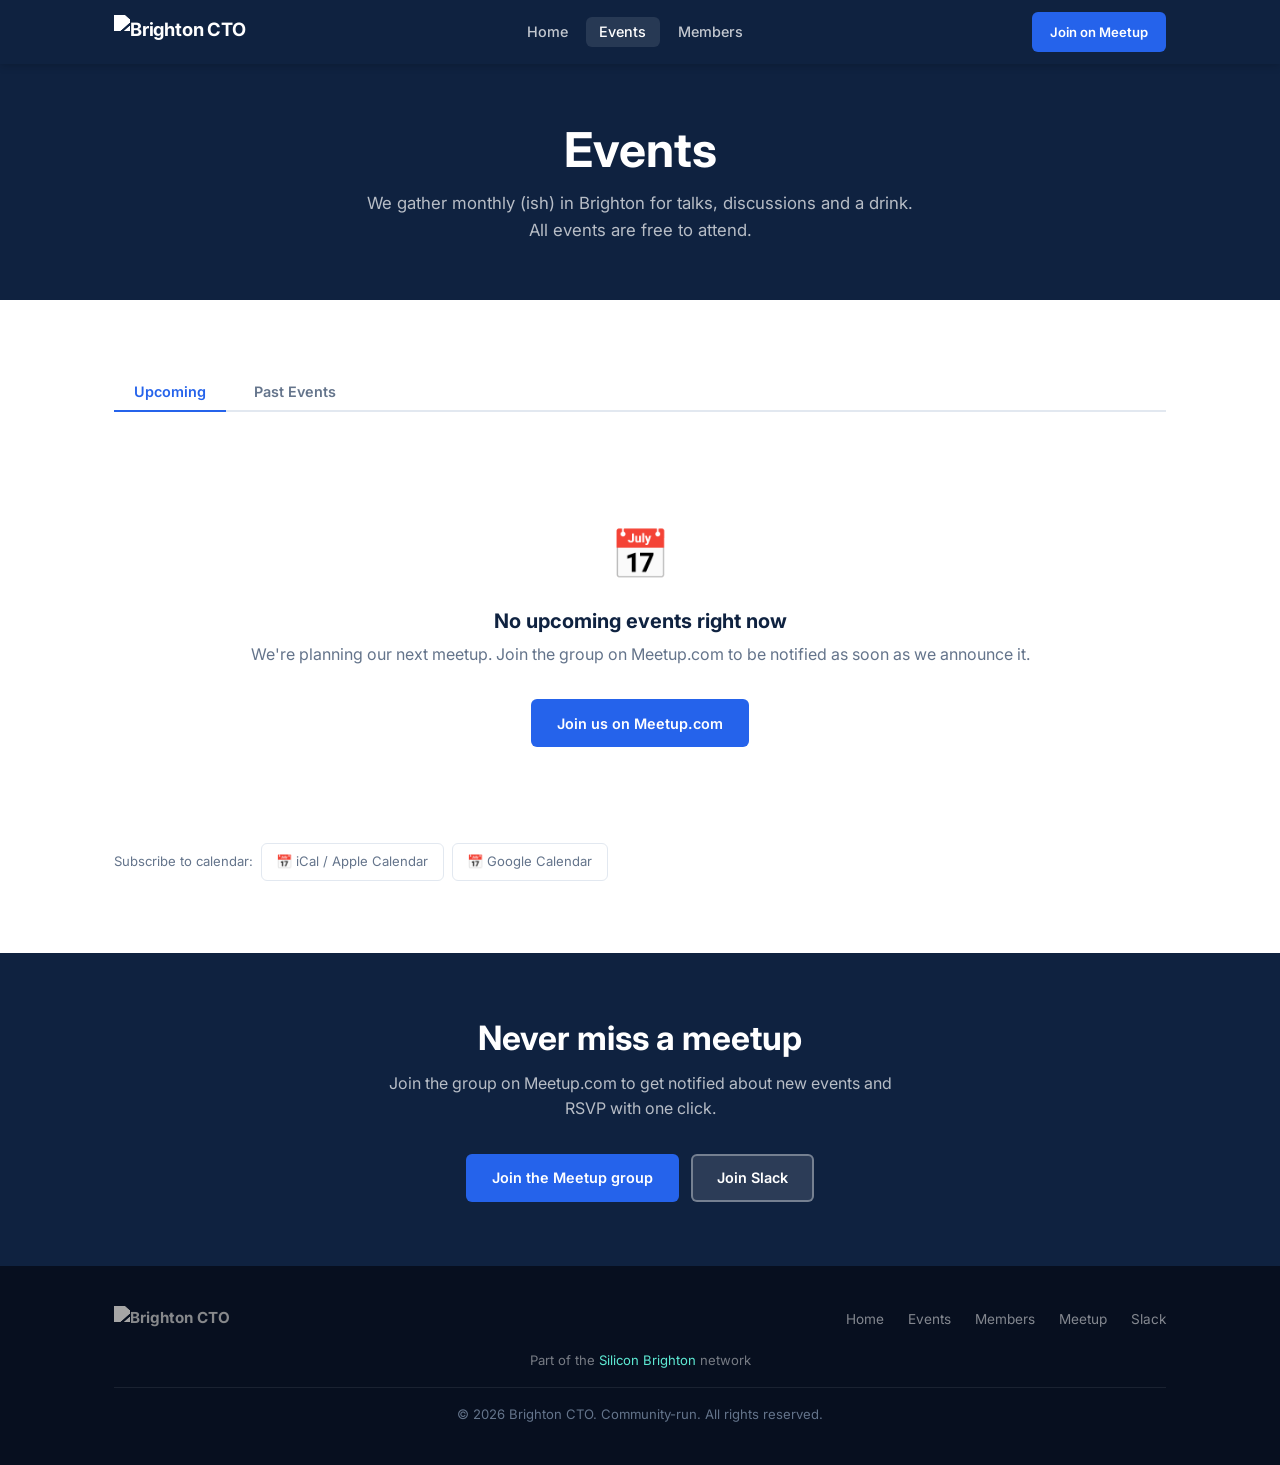
==== events.html @ 89f0c9e1 "Initial commit: BrightonCTO website Co-Authored-By: Claude Sonnet 4.6 <noreply@anthropic.com>" ====
<!DOCTYPE html>
<html lang="en">
<head>
  <meta charset="UTF-8" />
  <meta name="viewport" content="width=device-width, initial-scale=1.0" />
  <title>Events – Brighton CTO</title>
  <meta name="description" content="Upcoming and past Brighton CTO meetup events. Free for engineering leaders in Brighton & Hove." />
  <link rel="preconnect" href="https://fonts.googleapis.com" />
  <link rel="preconnect" href="https://fonts.gstatic.com" crossorigin />
  <link href="https://fonts.googleapis.com/css2?family=Inter:wght@400;500;600;700;800&display=swap" rel="stylesheet" />
  <link rel="stylesheet" href="css/styles.css" />
  <link rel="icon" href="data:image/svg+xml,<svg xmlns='http://www.w3.org/2000/svg' viewBox='0 0 32 32'><rect width='32' height='32' rx='6' fill='%230f2240'/><text x='16' y='22' text-anchor='middle' fill='%2360a5fa' font-size='16' font-weight='800' font-family='system-ui'>B</text></svg>" />
  <style>
    .events-tabs {
      display: flex;
      gap: .5rem;
      margin-bottom: 2.5rem;
      border-bottom: 2px solid var(--color-border);
      padding-bottom: 0;
    }
    .events-tab {
      padding: .65rem 1.25rem;
      font-size: .9rem;
      font-weight: 600;
      border: none;
      background: none;
      cursor: pointer;
      color: var(--color-muted);
      border-bottom: 2px solid transparent;
      margin-bottom: -2px;
      transition: color .15s, border-color .15s;
      font-family: inherit;
    }
    .events-tab:hover { color: var(--color-accent); }
    .events-tab.active {
      color: var(--color-accent);
      border-bottom-color: var(--color-accent);
    }
    .calendar-links {
      display: flex;
      flex-wrap: wrap;
      gap: .5rem;
      margin-top: 2rem;
    }
    .calendar-links a {
      display: inline-flex;
      align-items: center;
      gap: .35rem;
      padding: .45rem .9rem;
      border: 1px solid var(--color-border);
      border-radius: var(--radius-sm);
      font-size: .82rem;
      color: var(--color-muted);
      text-decoration: none;
      background: var(--color-bg);
      transition: border-color .15s, color .15s;
    }
    .calendar-links a:hover { border-color: var(--color-accent); color: var(--color-accent); }
  </style>
</head>
<body>

  <!-- ========== NAV ========== -->
  <nav class="nav" role="navigation" aria-label="Main navigation">
    <div class="nav__inner">
      <a href="index.html" class="nav__logo">
        <img src="https://www.brightoncto.com/wp-content/uploads/2025/01/cropped-Brighton-CTO-3.png" alt="Brighton CTO" class="nav__logo-img" />
      </a>
      <ul class="nav__links">
        <li><a href="index.html" class="nav__link">Home</a></li>
        <li><a href="events.html" class="nav__link active">Events</a></li>
        <li><a href="members.html" class="nav__link">Members</a></li>
      </ul>
      <a href="https://www.meetup.com/Brighton-CTO-Meetup/" target="_blank" rel="noopener" class="btn btn--primary btn--sm nav__cta">
        Join on Meetup
      </a>
      <button class="nav__hamburger" aria-label="Open menu" onclick="toggleMobileNav()">
        <span></span><span></span><span></span>
      </button>
    </div>
    <div class="nav__mobile" id="mobileNav">
      <a href="index.html" class="nav__link">Home</a>
      <a href="events.html" class="nav__link active">Events</a>
      <a href="members.html" class="nav__link">Members</a>
      <a href="https://www.meetup.com/Brighton-CTO-Meetup/" target="_blank" rel="noopener" class="btn btn--primary btn--sm" style="margin-top:.5rem;">Join on Meetup</a>
    </div>
  </nav>

  <!-- ========== PAGE HERO ========== -->
  <section class="page-hero">
    <div class="container">
      <h1>Events</h1>
      <p>We gather monthly (ish) in Brighton for talks, discussions and a drink. All events are free to attend.</p>
    </div>
  </section>

  <!-- ========== EVENTS ========== -->
  <section class="section">
    <div class="container">

      <div class="events-tabs">
        <button class="events-tab active" onclick="switchTab('upcoming', this)">Upcoming</button>
        <button class="events-tab" onclick="switchTab('past', this)">Past Events</button>
      </div>

      <div id="events-container">
        <div class="state-box">
          <div class="icon">⏳</div>
          <h3>Loading events…</h3>
          <p>Fetching the latest from Meetup.com.</p>
        </div>
      </div>

      <div class="calendar-links">
        <span style="font-size:.82rem;color:var(--color-muted);display:flex;align-items:center;">Subscribe to calendar:</span>
        <a href="https://www.meetup.com/Brighton-CTO-Meetup/events/ical/" target="_blank" rel="noopener">
          📅 iCal / Apple Calendar
        </a>
        <a href="https://calendar.google.com/calendar/r?cid=https://www.meetup.com/Brighton-CTO-Meetup/events/ical/" target="_blank" rel="noopener">
          📅 Google Calendar
        </a>
      </div>

    </div>
  </section>

  <!-- ========== CTA ========== -->
  <section class="cta-banner">
    <div class="container">
      <h2>Never miss a meetup</h2>
      <p>Join the group on Meetup.com to get notified about new events and RSVP with one click.</p>
      <div class="cta-banner__actions">
        <a href="https://www.meetup.com/Brighton-CTO-Meetup/" target="_blank" rel="noopener" class="btn btn--primary">Join the Meetup group</a>
        <a href="https://brightoncto.slack.com" target="_blank" rel="noopener" class="btn btn--ghost">Join Slack</a>
      </div>
    </div>
  </section>

  <!-- ========== FOOTER ========== -->
  <footer class="footer">
    <div class="container">
      <div class="footer__inner">
        <a href="index.html" class="footer__brand">
          <img src="https://www.brightoncto.com/wp-content/uploads/2025/01/cropped-Brighton-CTO-3.png" alt="Brighton CTO" class="footer__logo-img" />
        </a>
        <nav class="footer__links">
          <a href="index.html">Home</a>
          <a href="events.html">Events</a>
          <a href="members.html">Members</a>
          <a href="https://www.meetup.com/Brighton-CTO-Meetup/" target="_blank" rel="noopener">Meetup</a>
          <a href="https://brightoncto.slack.com" target="_blank" rel="noopener">Slack</a>
        </nav>
      </div>
      <p class="footer__network">Part of the <a href="https://siliconbrighton.com/" target="_blank" rel="noopener">Silicon Brighton</a> network</p>
      <p class="footer__copy">&copy; <span id="year"></span> Brighton CTO. Community-run. All rights reserved.</p>
    </div>
  </footer>

  <script src="js/nav.js"></script>
  <script src="js/events.js"></script>
  <script>
    document.getElementById('year').textContent = new Date().getFullYear();

    let currentTab = 'upcoming';

    function switchTab(tab, el) {
      currentTab = tab;
      document.querySelectorAll('.events-tab').forEach(t => t.classList.remove('active'));
      el.classList.add('active');
      loadEventsIntoContainer('events-container', { status: tab, limit: 20 });
    }

    // Initial load
    loadEventsIntoContainer('events-container', { status: 'upcoming', limit: 20 });
  </script>
</body>
</html>
---- css/styles.css ----
/* ============================================================
   Brighton CTO – Global Styles
   ============================================================ */

/* ----- Design tokens ----- */
:root {
  --color-primary:      #0f2240;
  --color-accent:       #2563eb;
  --color-accent-light: #dbeafe;
  --color-teal:         #0891b2;
  --color-teal-light:   #e0f2fe;
  --color-bg:           #ffffff;
  --color-surface:      #f8fafc;
  --color-border:       #e2e8f0;
  --color-text:         #1e293b;
  --color-muted:        #64748b;
  --color-white:        #ffffff;

  --font-sans: 'Inter', system-ui, -apple-system, BlinkMacSystemFont,
               'Segoe UI', Roboto, sans-serif;

  --radius-sm:  0.375rem;
  --radius-md:  0.75rem;
  --radius-lg:  1.25rem;

  --shadow-sm:  0 1px 3px rgba(0,0,0,.08), 0 1px 2px rgba(0,0,0,.05);
  --shadow-md:  0 4px 12px rgba(0,0,0,.08), 0 2px 6px rgba(0,0,0,.05);
  --shadow-lg:  0 10px 30px rgba(0,0,0,.10);

  --max-width:  1100px;
  --nav-height: 64px;
}

/* ----- Reset ----- */
*, *::before, *::after { box-sizing: border-box; margin: 0; padding: 0; }
html { scroll-behavior: smooth; }
body {
  font-family: var(--font-sans);
  font-size: 1rem;
  line-height: 1.6;
  color: var(--color-text);
  background: var(--color-bg);
  -webkit-font-smoothing: antialiased;
}
img { display: block; max-width: 100%; }
a { color: var(--color-accent); text-decoration: none; }
a:hover { text-decoration: underline; }
ul { list-style: none; }

/* ----- Typography ----- */
h1, h2, h3, h4 {
  line-height: 1.25;
  font-weight: 700;
  color: var(--color-primary);
}
h1 { font-size: clamp(2rem, 5vw, 3rem); }
h2 { font-size: clamp(1.5rem, 3vw, 2.1rem); }
h3 { font-size: 1.25rem; }
h4 { font-size: 1.05rem; }
p  { margin-bottom: 1rem; color: var(--color-muted); }
p:last-child { margin-bottom: 0; }

/* ----- Layout helpers ----- */
.container {
  width: 100%;
  max-width: var(--max-width);
  margin-inline: auto;
  padding-inline: 1.5rem;
}
.section {
  padding-block: 4.5rem;
}
.section--alt {
  background: var(--color-surface);
}

/* ----- Buttons ----- */
.btn {
  display: inline-flex;
  align-items: center;
  gap: .5rem;
  padding: .65rem 1.5rem;
  border-radius: var(--radius-sm);
  font-size: .9rem;
  font-weight: 600;
  cursor: pointer;
  border: 2px solid transparent;
  transition: background .18s, color .18s, border-color .18s, box-shadow .18s;
  text-decoration: none;
}
.btn--primary {
  background: var(--color-accent);
  color: var(--color-white);
}
.btn--primary:hover {
  background: #1d4ed8;
  text-decoration: none;
  box-shadow: 0 4px 14px rgba(37,99,235,.35);
}
.btn--outline {
  background: transparent;
  color: var(--color-accent);
  border-color: var(--color-accent);
}
.btn--outline:hover {
  background: var(--color-accent-light);
  text-decoration: none;
}
.btn--ghost {
  background: rgba(255,255,255,.12);
  color: var(--color-white);
  border-color: rgba(255,255,255,.35);
}
.btn--ghost:hover {
  background: rgba(255,255,255,.22);
  text-decoration: none;
}
.btn--sm {
  padding: .45rem 1rem;
  font-size: .82rem;
}

/* ----- Badge ----- */
.badge {
  display: inline-block;
  padding: .2rem .65rem;
  border-radius: 9999px;
  font-size: .75rem;
  font-weight: 600;
  letter-spacing: .02em;
}
.badge--teal {
  background: var(--color-teal-light);
  color: var(--color-teal);
}
.badge--blue {
  background: var(--color-accent-light);
  color: var(--color-accent);
}

/* ============================================================
   NAV
   ============================================================ */
.nav {
  position: sticky;
  top: 0;
  z-index: 100;
  height: var(--nav-height);
  background: var(--color-primary);
  display: flex;
  align-items: center;
  box-shadow: 0 2px 8px rgba(0,0,0,.18);
}
.nav__inner {
  display: flex;
  align-items: center;
  justify-content: space-between;
  width: 100%;
  max-width: var(--max-width);
  margin-inline: auto;
  padding-inline: 1.5rem;
}
.nav__logo {
  display: flex;
  align-items: center;
  gap: .6rem;
  text-decoration: none;
  color: var(--color-white);
  font-size: 1.15rem;
  font-weight: 700;
  letter-spacing: -.01em;
}
.nav__logo-mark {
  width: 36px;
  height: 36px;
  background: var(--color-accent);
  border-radius: var(--radius-sm);
  display: flex;
  align-items: center;
  justify-content: center;
  font-size: .85rem;
  font-weight: 800;
  color: #fff;
  flex-shrink: 0;
}
.nav__logo-img {
  height: 34px;
  width: auto;
  display: block;
  filter: brightness(0) invert(1);
}
.footer__logo-img {
  height: 28px;
  width: auto;
  display: block;
  filter: brightness(0) invert(0.65);
}
.nav__links {
  display: flex;
  align-items: center;
  gap: .25rem;
}
.nav__link {
  color: rgba(255,255,255,.75);
  padding: .4rem .85rem;
  border-radius: var(--radius-sm);
  font-size: .9rem;
  font-weight: 500;
  transition: color .15s, background .15s;
  text-decoration: none;
}
.nav__link:hover,
.nav__link.active {
  color: #fff;
  background: rgba(255,255,255,.1);
  text-decoration: none;
}
.nav__cta {
  margin-left: .5rem;
}

/* Hamburger */
.nav__hamburger {
  display: none;
  flex-direction: column;
  justify-content: center;
  gap: 5px;
  width: 36px;
  height: 36px;
  cursor: pointer;
  background: none;
  border: none;
  padding: 4px;
}
.nav__hamburger span {
  display: block;
  width: 100%;
  height: 2px;
  background: #fff;
  border-radius: 2px;
  transition: .2s;
}

/* Mobile nav */
.nav__mobile {
  display: none;
  position: absolute;
  top: var(--nav-height);
  left: 0;
  right: 0;
  background: var(--color-primary);
  border-top: 1px solid rgba(255,255,255,.1);
  padding: 1rem 1.5rem 1.25rem;
  flex-direction: column;
  gap: .25rem;
  box-shadow: 0 8px 20px rgba(0,0,0,.25);
}
.nav__mobile.open { display: flex; }
.nav__mobile .nav__link { padding: .65rem .85rem; font-size: 1rem; }

@media (max-width: 680px) {
  .nav__links, .nav__cta { display: none; }
  .nav__hamburger { display: flex; }
}

/* ============================================================
   HERO
   ============================================================ */
.hero {
  background: var(--color-primary);
  color: #fff;
  padding-block: 5.5rem 4.5rem;
  position: relative;
  overflow: hidden;
}
.hero::before {
  content: '';
  position: absolute;
  inset: 0;
  background:
    radial-gradient(ellipse 70% 60% at 80% 50%, rgba(37,99,235,.25) 0%, transparent 70%),
    radial-gradient(ellipse 50% 80% at 10% 100%, rgba(8,145,178,.2) 0%, transparent 60%);
  pointer-events: none;
}
.hero__inner {
  position: relative;
  display: grid;
  grid-template-columns: 1fr 1fr;
  gap: 3rem;
  align-items: center;
}
.hero__eyebrow {
  display: inline-block;
  background: rgba(37,99,235,.3);
  color: #93c5fd;
  padding: .3rem .9rem;
  border-radius: 9999px;
  font-size: .8rem;
  font-weight: 600;
  letter-spacing: .06em;
  text-transform: uppercase;
  margin-bottom: 1.25rem;
}
.hero h1 {
  color: #fff;
  margin-bottom: 1.25rem;
}
.hero h1 span {
  color: #60a5fa;
}
.hero__desc {
  color: rgba(255,255,255,.75);
  font-size: 1.1rem;
  margin-bottom: 2rem;
}
.hero__actions {
  display: flex;
  flex-wrap: wrap;
  gap: .75rem;
}
.hero__stats {
  display: grid;
  grid-template-columns: repeat(3, 1fr);
  gap: 1px;
  background: rgba(255,255,255,.12);
  border-radius: var(--radius-md);
  overflow: hidden;
  margin-top: 3rem;
}
.hero__stat {
  background: rgba(255,255,255,.06);
  padding: 1.5rem 1.25rem;
  text-align: center;
}
.hero__stat-number {
  font-size: 2rem;
  font-weight: 800;
  color: #60a5fa;
  line-height: 1;
}
.hero__stat-label {
  font-size: .78rem;
  color: rgba(255,255,255,.6);
  margin-top: .35rem;
  text-transform: uppercase;
  letter-spacing: .05em;
}
.hero__visual {
  display: flex;
  justify-content: center;
  align-items: center;
}
.hero__graphic {
  width: 100%;
  max-width: 380px;
  aspect-ratio: 1;
  background: rgba(255,255,255,.04);
  border: 1px solid rgba(255,255,255,.1);
  border-radius: var(--radius-lg);
  display: flex;
  align-items: center;
  justify-content: center;
  font-size: 9rem;
  user-select: none;
}

@media (max-width: 840px) {
  .hero__inner { grid-template-columns: 1fr; }
  .hero__visual { display: none; }
  .hero__stats { grid-template-columns: repeat(3, 1fr); }
}
@media (max-width: 480px) {
  .hero { padding-block: 3.5rem 3rem; }
  .hero__stats { grid-template-columns: 1fr; gap: 0; }
}

/* ============================================================
   ABOUT / SECTION CARDS
   ============================================================ */
.about-grid {
  display: grid;
  grid-template-columns: repeat(auto-fit, minmax(280px, 1fr));
  gap: 1.5rem;
}
.card {
  background: var(--color-bg);
  border: 1px solid var(--color-border);
  border-radius: var(--radius-md);
  padding: 1.75rem;
  box-shadow: var(--shadow-sm);
  transition: box-shadow .2s, transform .2s;
}
.card:hover {
  box-shadow: var(--shadow-md);
  transform: translateY(-2px);
}
.card__icon {
  font-size: 2rem;
  margin-bottom: 1rem;
}
.card h3 {
  margin-bottom: .6rem;
}

/* ============================================================
   SECTION HEADER
   ============================================================ */
.section-header {
  text-align: center;
  margin-bottom: 3rem;
}
.section-header p {
  max-width: 560px;
  margin-inline: auto;
  font-size: 1.05rem;
}

/* ============================================================
   ORGANISERS
   ============================================================ */
.organiser-grid {
  display: grid;
  grid-template-columns: repeat(auto-fit, minmax(240px, 1fr));
  gap: 1.5rem;
}
.organiser-card {
  background: var(--color-bg);
  border: 1px solid var(--color-border);
  border-radius: var(--radius-md);
  padding: 1.75rem;
  text-align: center;
  box-shadow: var(--shadow-sm);
  transition: box-shadow .2s, transform .2s;
}
.organiser-card:hover {
  box-shadow: var(--shadow-md);
  transform: translateY(-2px);
}
.organiser-avatar {
  width: 72px;
  height: 72px;
  background: var(--color-accent-light);
  border-radius: 50%;
  margin: 0 auto 1rem;
  display: flex;
  align-items: center;
  justify-content: center;
  font-size: 1.75rem;
  font-weight: 700;
  color: var(--color-accent);
  overflow: hidden;
}
.organiser-avatar img {
  width: 100%;
  height: 100%;
  object-fit: cover;
  border-radius: 50%;
}
.organiser-card h3 { margin-bottom: .15rem; }
.organiser-card .role { color: var(--color-muted); font-size: .88rem; margin-bottom: .15rem; }
.organiser-card .company { color: var(--color-accent); font-size: .88rem; font-weight: 600; margin-bottom: 1rem; }
.organiser-card p { font-size: .9rem; }
.social-link {
  display: inline-flex;
  align-items: center;
  gap: .35rem;
  color: var(--color-muted);
  font-size: .82rem;
  font-weight: 500;
  text-decoration: none;
  margin-top: .75rem;
}
.social-link:hover { color: var(--color-accent); text-decoration: none; }

/* ============================================================
   COMMUNITY LINKS
   ============================================================ */
.community-links {
  display: flex;
  flex-wrap: wrap;
  gap: 1.5rem;
  justify-content: center;
  margin-top: 2.5rem;
}
.community-link-card {
  display: flex;
  flex-direction: column;
  align-items: center;
  gap: .75rem;
  padding: 2rem 2.5rem;
  background: var(--color-bg);
  border: 1px solid var(--color-border);
  border-radius: var(--radius-md);
  text-align: center;
  text-decoration: none;
  color: var(--color-text);
  box-shadow: var(--shadow-sm);
  transition: box-shadow .2s, transform .2s;
  min-width: 200px;
}
.community-link-card:hover {
  box-shadow: var(--shadow-md);
  transform: translateY(-2px);
  text-decoration: none;
  color: var(--color-text);
}
.community-link-card .icon { font-size: 2.5rem; }
.community-link-card strong { font-size: 1rem; font-weight: 700; }
.community-link-card span { font-size: .85rem; color: var(--color-muted); }

/* ============================================================
   EVENTS
   ============================================================ */
.events-grid {
  display: grid;
  grid-template-columns: repeat(auto-fill, minmax(320px, 1fr));
  gap: 1.5rem;
}
.event-card {
  background: var(--color-bg);
  border: 1px solid var(--color-border);
  border-radius: var(--radius-md);
  overflow: hidden;
  box-shadow: var(--shadow-sm);
  transition: box-shadow .2s, transform .2s;
  display: flex;
  flex-direction: column;
}
.event-card:hover {
  box-shadow: var(--shadow-md);
  transform: translateY(-2px);
}
.event-card__date-bar {
  background: var(--color-primary);
  color: #fff;
  padding: .85rem 1.25rem;
  display: flex;
  align-items: center;
  gap: 1rem;
}
.event-card__date-box {
  background: var(--color-accent);
  border-radius: var(--radius-sm);
  width: 52px;
  height: 52px;
  display: flex;
  flex-direction: column;
  align-items: center;
  justify-content: center;
  flex-shrink: 0;
}
.event-card__date-box .month {
  font-size: .65rem;
  font-weight: 700;
  text-transform: uppercase;
  letter-spacing: .06em;
  line-height: 1;
}
.event-card__date-box .day {
  font-size: 1.4rem;
  font-weight: 800;
  line-height: 1;
}
.event-card__date-info .time {
  font-size: .88rem;
  color: rgba(255,255,255,.75);
}
.event-card__date-info .weekday {
  font-size: .8rem;
  color: rgba(255,255,255,.5);
}
.event-card__body {
  padding: 1.25rem;
  flex: 1;
  display: flex;
  flex-direction: column;
  gap: .5rem;
}
.event-card h3 {
  font-size: 1.05rem;
  margin-bottom: .25rem;
}
.event-card__location {
  display: flex;
  align-items: center;
  gap: .35rem;
  font-size: .85rem;
  color: var(--color-muted);
}
.event-card__desc {
  font-size: .9rem;
  color: var(--color-muted);
  flex: 1;
  display: -webkit-box;
  -webkit-line-clamp: 3;
  -webkit-box-orient: vertical;
  overflow: hidden;
}
.event-card__footer {
  padding: 1rem 1.25rem;
  border-top: 1px solid var(--color-border);
  display: flex;
  align-items: center;
  justify-content: space-between;
}
.event-card__rsvp {
  font-size: .82rem;
  color: var(--color-muted);
}

/* Loading / empty states */
.state-box {
  text-align: center;
  padding: 4rem 2rem;
  color: var(--color-muted);
}
.state-box .icon { font-size: 3rem; margin-bottom: 1rem; }
.state-box h3 { margin-bottom: .5rem; }

/* ============================================================
   MEMBERS
   ============================================================ */
.members-filter {
  display: flex;
  flex-wrap: wrap;
  gap: .75rem;
  align-items: center;
  margin-bottom: 2.5rem;
}
.members-filter input {
  flex: 1;
  min-width: 220px;
  padding: .6rem 1rem;
  border: 1px solid var(--color-border);
  border-radius: var(--radius-sm);
  font-size: .9rem;
  font-family: inherit;
  background: var(--color-bg);
  color: var(--color-text);
  outline: none;
  transition: border-color .15s, box-shadow .15s;
}
.members-filter input:focus {
  border-color: var(--color-accent);
  box-shadow: 0 0 0 3px rgba(37,99,235,.12);
}
.members-filter select {
  padding: .6rem .9rem;
  border: 1px solid var(--color-border);
  border-radius: var(--radius-sm);
  font-size: .9rem;
  font-family: inherit;
  background: var(--color-bg);
  color: var(--color-text);
  cursor: pointer;
  outline: none;
}
.members-grid {
  display: grid;
  grid-template-columns: repeat(auto-fill, minmax(260px, 1fr));
  gap: 1.25rem;
}
.member-card {
  background: var(--color-bg);
  border: 1px solid var(--color-border);
  border-radius: var(--radius-md);
  padding: 1.5rem;
  box-shadow: var(--shadow-sm);
  display: flex;
  flex-direction: column;
  gap: .6rem;
  transition: box-shadow .2s, transform .2s;
}
.member-card:hover {
  box-shadow: var(--shadow-md);
  transform: translateY(-2px);
}
.member-card__header {
  display: flex;
  align-items: center;
  gap: .85rem;
}
.member-avatar {
  width: 52px;
  height: 52px;
  border-radius: 50%;
  background: var(--color-accent-light);
  display: flex;
  align-items: center;
  justify-content: center;
  font-size: 1.15rem;
  font-weight: 700;
  color: var(--color-accent);
  flex-shrink: 0;
  overflow: hidden;
}
.member-avatar img {
  width: 100%;
  height: 100%;
  object-fit: cover;
  border-radius: 50%;
}
.member-card__name { font-weight: 700; font-size: 1rem; }
.member-card__title { font-size: .82rem; color: var(--color-muted); }
.member-card__company {
  font-size: .85rem;
  font-weight: 600;
  color: var(--color-accent);
}
.member-card__bio {
  font-size: .85rem;
  color: var(--color-muted);
  line-height: 1.5;
  display: -webkit-box;
  -webkit-line-clamp: 3;
  -webkit-box-orient: vertical;
  overflow: hidden;
}
.member-card__tags {
  display: flex;
  flex-wrap: wrap;
  gap: .35rem;
  margin-top: .25rem;
}
.tag {
  font-size: .72rem;
  font-weight: 600;
  padding: .2rem .55rem;
  border-radius: 9999px;
  background: var(--color-surface);
  color: var(--color-muted);
  border: 1px solid var(--color-border);
}
.member-card__footer {
  display: flex;
  gap: .5rem;
  margin-top: auto;
  padding-top: .5rem;
  border-top: 1px solid var(--color-border);
}
.member-card__footer a {
  font-size: .8rem;
  color: var(--color-muted);
  display: flex;
  align-items: center;
  gap: .25rem;
  text-decoration: none;
  transition: color .15s;
}
.member-card__footer a:hover { color: var(--color-accent); }
.member-count {
  color: var(--color-muted);
  font-size: .9rem;
  margin-top: .5rem;
}

/* ============================================================
   CTA BANNER
   ============================================================ */
.cta-banner {
  background: var(--color-primary);
  color: #fff;
  padding-block: 4rem;
  text-align: center;
}
.cta-banner h2 { color: #fff; margin-bottom: .75rem; }
.cta-banner p  { color: rgba(255,255,255,.7); max-width: 520px; margin-inline: auto; margin-bottom: 2rem; }
.cta-banner__actions {
  display: flex;
  flex-wrap: wrap;
  gap: .75rem;
  justify-content: center;
}

/* ============================================================
   CONTRIBUTE GUIDE (members page)
   ============================================================ */
.contribute-steps {
  display: grid;
  grid-template-columns: repeat(auto-fit, minmax(200px, 1fr));
  gap: 1.25rem;
  margin-top: 2rem;
}
.step {
  display: flex;
  gap: .75rem;
  align-items: flex-start;
}
.step__num {
  flex-shrink: 0;
  width: 32px;
  height: 32px;
  background: var(--color-accent);
  color: #fff;
  border-radius: 50%;
  display: flex;
  align-items: center;
  justify-content: center;
  font-size: .85rem;
  font-weight: 700;
}
.step__content h4 { margin-bottom: .2rem; font-size: .95rem; }
.step__content p  { font-size: .85rem; }

/* ============================================================
   SILICON BRIGHTON NETWORK SECTION
   ============================================================ */
.silicon-section {
  background: linear-gradient(135deg, #f0fdfc 0%, #e8fffe 100%);
  border-top: 1px solid #99f6e4;
  border-bottom: 1px solid #99f6e4;
}
.silicon-inner {
  display: grid;
  grid-template-columns: auto 1fr;
  gap: 3.5rem;
  align-items: center;
}
.silicon-logo {
  display: flex;
  align-items: center;
  justify-content: center;
  flex-shrink: 0;
}
.silicon-logo img {
  max-width: 220px;
  width: 100%;
  height: auto;
}
.silicon-content .badge--teal {
  margin-bottom: .85rem;
}
.silicon-content h2 {
  margin-bottom: .75rem;
  color: #0a4a47;
}
.silicon-content p {
  margin-bottom: 1.5rem;
  color: #2d6a65;
}
.silicon-network-chips {
  display: flex;
  flex-wrap: wrap;
  gap: .5rem;
  margin-bottom: 1.75rem;
}
.silicon-chip {
  display: inline-flex;
  align-items: center;
  gap: .3rem;
  padding: .3rem .75rem;
  background: rgba(59,214,212,.15);
  border: 1px solid rgba(59,214,212,.4);
  border-radius: 9999px;
  font-size: .78rem;
  font-weight: 600;
  color: #0e7a77;
}
@media (max-width: 680px) {
  .silicon-inner {
    grid-template-columns: 1fr;
    text-align: center;
  }
  .silicon-logo { justify-content: center; }
  .silicon-logo img { max-width: 180px; }
  .silicon-network-chips { justify-content: center; }
}

/* ============================================================
   FOOTER
   ============================================================ */
.footer {
  background: #070f1f;
  color: rgba(255,255,255,.55);
  padding-block: 2.5rem;
}
.footer__inner {
  display: flex;
  flex-wrap: wrap;
  align-items: center;
  justify-content: space-between;
  gap: 1rem;
}
.footer__brand {
  display: flex;
  align-items: center;
  gap: .6rem;
  color: rgba(255,255,255,.8);
  font-weight: 700;
  text-decoration: none;
  font-size: .95rem;
}
.footer__links {
  display: flex;
  gap: 1.5rem;
}
.footer__links a {
  color: rgba(255,255,255,.5);
  font-size: .85rem;
  text-decoration: none;
  transition: color .15s;
}
.footer__links a:hover { color: #fff; }
.footer__network {
  font-size: .82rem;
  width: 100%;
  text-align: center;
  margin-top: 1rem;
  color: rgba(255,255,255,.45);
}
.footer__network a {
  color: #5eead4;
  text-decoration: none;
}
.footer__network a:hover { text-decoration: underline; }
.footer__copy {
  font-size: .82rem;
  width: 100%;
  text-align: center;
  margin-top: .5rem;
  border-top: 1px solid rgba(255,255,255,.08);
  padding-top: 1rem;
}

/* ============================================================
   PAGE HERO (inner pages)
   ============================================================ */
.page-hero {
  background: var(--color-primary);
  color: #fff;
  padding-block: 3.5rem;
  text-align: center;
}
.page-hero h1 { color: #fff; margin-bottom: .65rem; }
.page-hero p  { color: rgba(255,255,255,.7); max-width: 560px; margin-inline: auto; font-size: 1.05rem; }

/* ============================================================
   UTILITIES
   ============================================================ */
.text-center { text-align: center; }
.mt-1 { margin-top: .5rem; }
.mt-2 { margin-top: 1rem; }
.mt-3 { margin-top: 1.5rem; }
.mt-4 { margin-top: 2rem; }

/* ============================================================
   RESPONSIVE
   ============================================================ */
@media (max-width: 600px) {
  .section { padding-block: 3rem; }
  .about-grid,
  .organiser-grid { grid-template-columns: 1fr; }
  .events-grid { grid-template-columns: 1fr; }
  .members-grid { grid-template-columns: 1fr; }
}
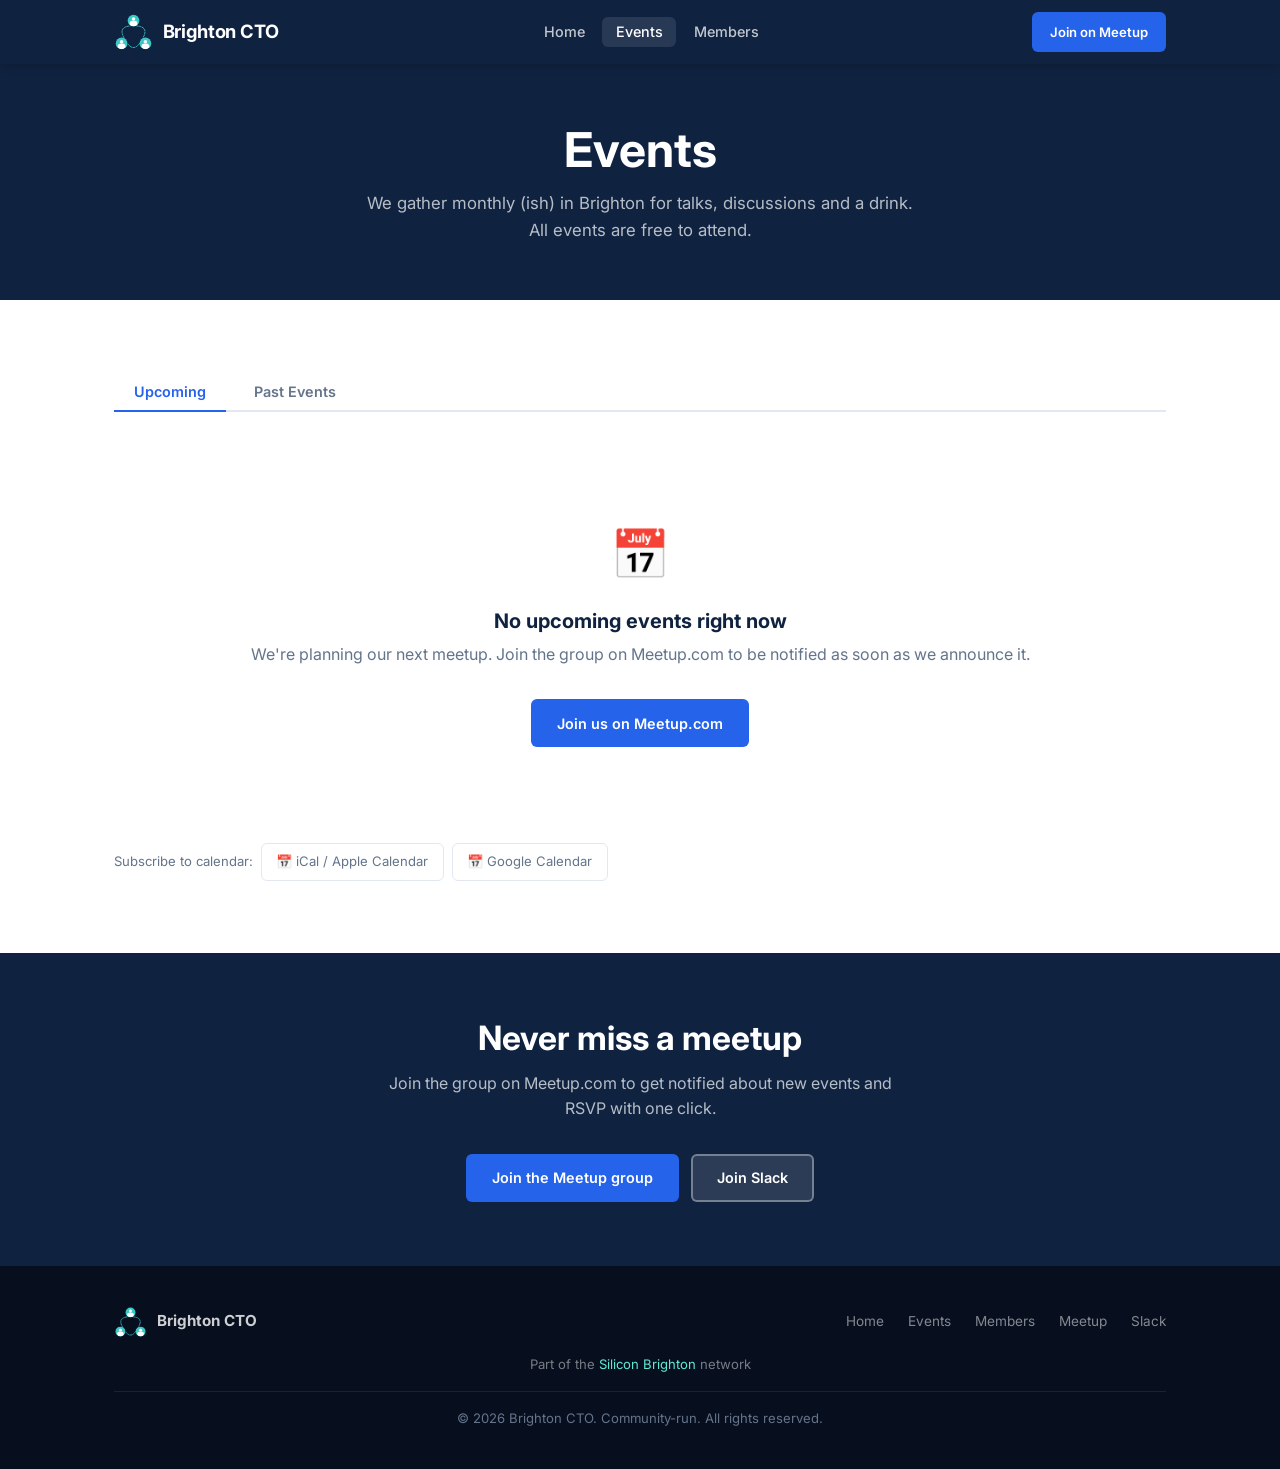
==== commit a6c4a90a: "Add new community icon logo and update favicon - Create images/logo.svg — SVG recreation of the thre" ====
--- a/events.html
+++ b/events.html
@@ -9,7 +9,7 @@
   <link rel="preconnect" href="https://fonts.gstatic.com" crossorigin />
   <link href="https://fonts.googleapis.com/css2?family=Inter:wght@400;500;600;700;800&display=swap" rel="stylesheet" />
   <link rel="stylesheet" href="css/styles.css" />
-  <link rel="icon" href="data:image/svg+xml,<svg xmlns='http://www.w3.org/2000/svg' viewBox='0 0 32 32'><rect width='32' height='32' rx='6' fill='%230f2240'/><text x='16' y='22' text-anchor='middle' fill='%2360a5fa' font-size='16' font-weight='800' font-family='system-ui'>B</text></svg>" />
+  <link rel="icon" href="images/logo.svg" type="image/svg+xml" />
   <style>
     .events-tabs {
       display: flex;
@@ -64,14 +64,15 @@
   <nav class="nav" role="navigation" aria-label="Main navigation">
     <div class="nav__inner">
       <a href="index.html" class="nav__logo">
-        <img src="https://www.brightoncto.com/wp-content/uploads/2025/01/cropped-Brighton-CTO-3.png" alt="Brighton CTO" class="nav__logo-img" />
+        <img src="images/logo.svg" alt="" class="nav__logo-img" />
+        <span class="nav__logo-text">Brighton CTO</span>
       </a>
       <ul class="nav__links">
         <li><a href="index.html" class="nav__link">Home</a></li>
         <li><a href="events.html" class="nav__link active">Events</a></li>
         <li><a href="members.html" class="nav__link">Members</a></li>
       </ul>
-      <a href="https://www.meetup.com/Brighton-CTO-Meetup/" target="_blank" rel="noopener" class="btn btn--primary btn--sm nav__cta">
+      <a href="https://www.meetup.com/brighton-cto/" target="_blank" rel="noopener" class="btn btn--primary btn--sm nav__cta">
         Join on Meetup
       </a>
       <button class="nav__hamburger" aria-label="Open menu" onclick="toggleMobileNav()">
@@ -82,7 +83,7 @@
       <a href="index.html" class="nav__link">Home</a>
       <a href="events.html" class="nav__link active">Events</a>
       <a href="members.html" class="nav__link">Members</a>
-      <a href="https://www.meetup.com/Brighton-CTO-Meetup/" target="_blank" rel="noopener" class="btn btn--primary btn--sm" style="margin-top:.5rem;">Join on Meetup</a>
+      <a href="https://www.meetup.com/brighton-cto/" target="_blank" rel="noopener" class="btn btn--primary btn--sm" style="margin-top:.5rem;">Join on Meetup</a>
     </div>
   </nav>
 
@@ -113,10 +114,10 @@
 
       <div class="calendar-links">
         <span style="font-size:.82rem;color:var(--color-muted);display:flex;align-items:center;">Subscribe to calendar:</span>
-        <a href="https://www.meetup.com/Brighton-CTO-Meetup/events/ical/" target="_blank" rel="noopener">
+        <a href="https://www.meetup.com/brighton-cto/events/ical/" target="_blank" rel="noopener">
           📅 iCal / Apple Calendar
         </a>
-        <a href="https://calendar.google.com/calendar/r?cid=https://www.meetup.com/Brighton-CTO-Meetup/events/ical/" target="_blank" rel="noopener">
+        <a href="https://calendar.google.com/calendar/r?cid=https://www.meetup.com/brighton-cto/events/ical/" target="_blank" rel="noopener">
           📅 Google Calendar
         </a>
       </div>
@@ -130,7 +131,7 @@
       <h2>Never miss a meetup</h2>
       <p>Join the group on Meetup.com to get notified about new events and RSVP with one click.</p>
       <div class="cta-banner__actions">
-        <a href="https://www.meetup.com/Brighton-CTO-Meetup/" target="_blank" rel="noopener" class="btn btn--primary">Join the Meetup group</a>
+        <a href="https://www.meetup.com/brighton-cto/" target="_blank" rel="noopener" class="btn btn--primary">Join the Meetup group</a>
         <a href="https://brightoncto.slack.com" target="_blank" rel="noopener" class="btn btn--ghost">Join Slack</a>
       </div>
     </div>
@@ -141,13 +142,14 @@
     <div class="container">
       <div class="footer__inner">
         <a href="index.html" class="footer__brand">
-          <img src="https://www.brightoncto.com/wp-content/uploads/2025/01/cropped-Brighton-CTO-3.png" alt="Brighton CTO" class="footer__logo-img" />
+          <img src="images/logo.svg" alt="" class="footer__logo-img" />
+          <span>Brighton CTO</span>
         </a>
         <nav class="footer__links">
           <a href="index.html">Home</a>
           <a href="events.html">Events</a>
           <a href="members.html">Members</a>
-          <a href="https://www.meetup.com/Brighton-CTO-Meetup/" target="_blank" rel="noopener">Meetup</a>
+          <a href="https://www.meetup.com/brighton-cto/" target="_blank" rel="noopener">Meetup</a>
           <a href="https://brightoncto.slack.com" target="_blank" rel="noopener">Slack</a>
         </nav>
       </div>
--- a/css/styles.css
+++ b/css/styles.css
@@ -184,16 +184,21 @@
   flex-shrink: 0;
 }
 .nav__logo-img {
-  height: 34px;
+  height: 38px;
   width: auto;
   display: block;
-  filter: brightness(0) invert(1);
+  flex-shrink: 0;
+}
+.nav__logo-text {
+  font-size: 1.15rem;
+  font-weight: 700;
+  letter-spacing: -.01em;
+  color: var(--color-white);
 }
 .footer__logo-img {
-  height: 28px;
+  height: 32px;
   width: auto;
   display: block;
-  filter: brightness(0) invert(0.65);
 }
 .nav__links {
   display: flex;
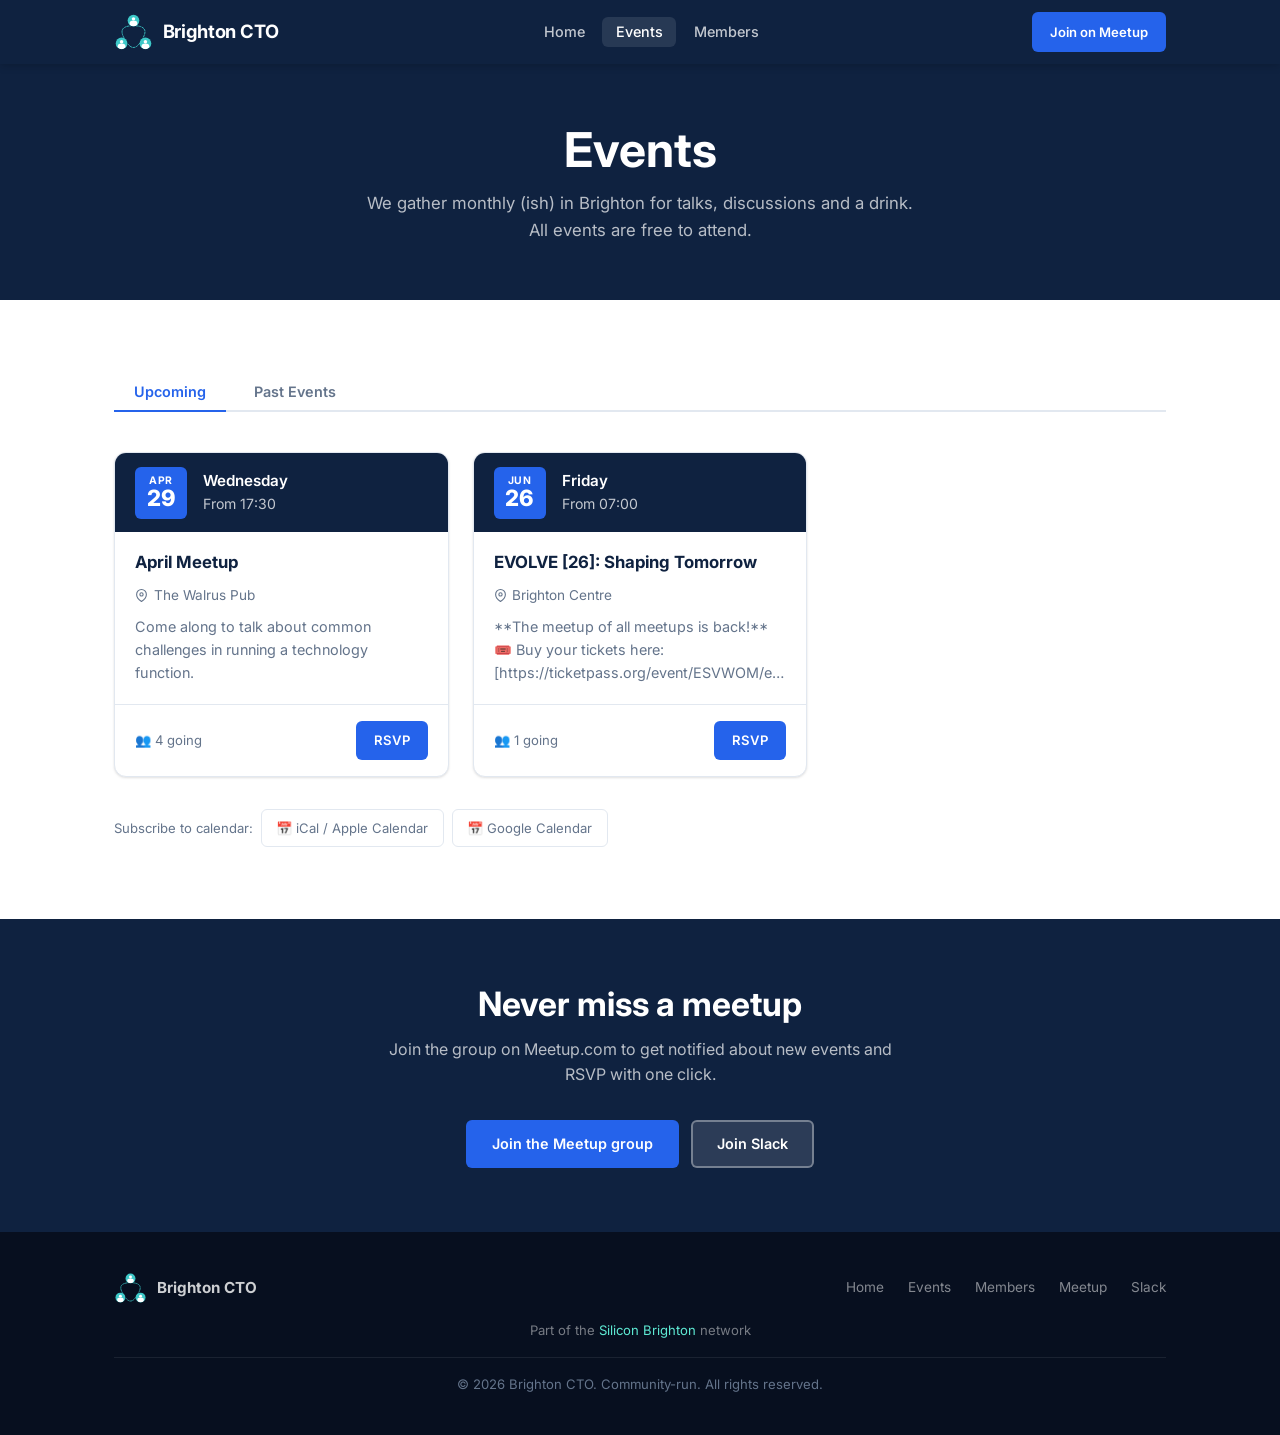
==== commit ef975e03: "fix: URL-encode iCal URL in Google Calendar subscribe link" ====
--- a/events.html
+++ b/events.html
@@ -117,7 +117,7 @@
         <a href="https://www.meetup.com/brighton-cto/events/ical/" target="_blank" rel="noopener">
           📅 iCal / Apple Calendar
         </a>
-        <a href="https://calendar.google.com/calendar/r?cid=https://www.meetup.com/brighton-cto/events/ical/" target="_blank" rel="noopener">
+        <a href="https://calendar.google.com/calendar/r?cid=https%3A%2F%2Fwww.meetup.com%2Fbrighton-cto%2Fevents%2Fical%2F" target="_blank" rel="noopener">
           📅 Google Calendar
         </a>
       </div>
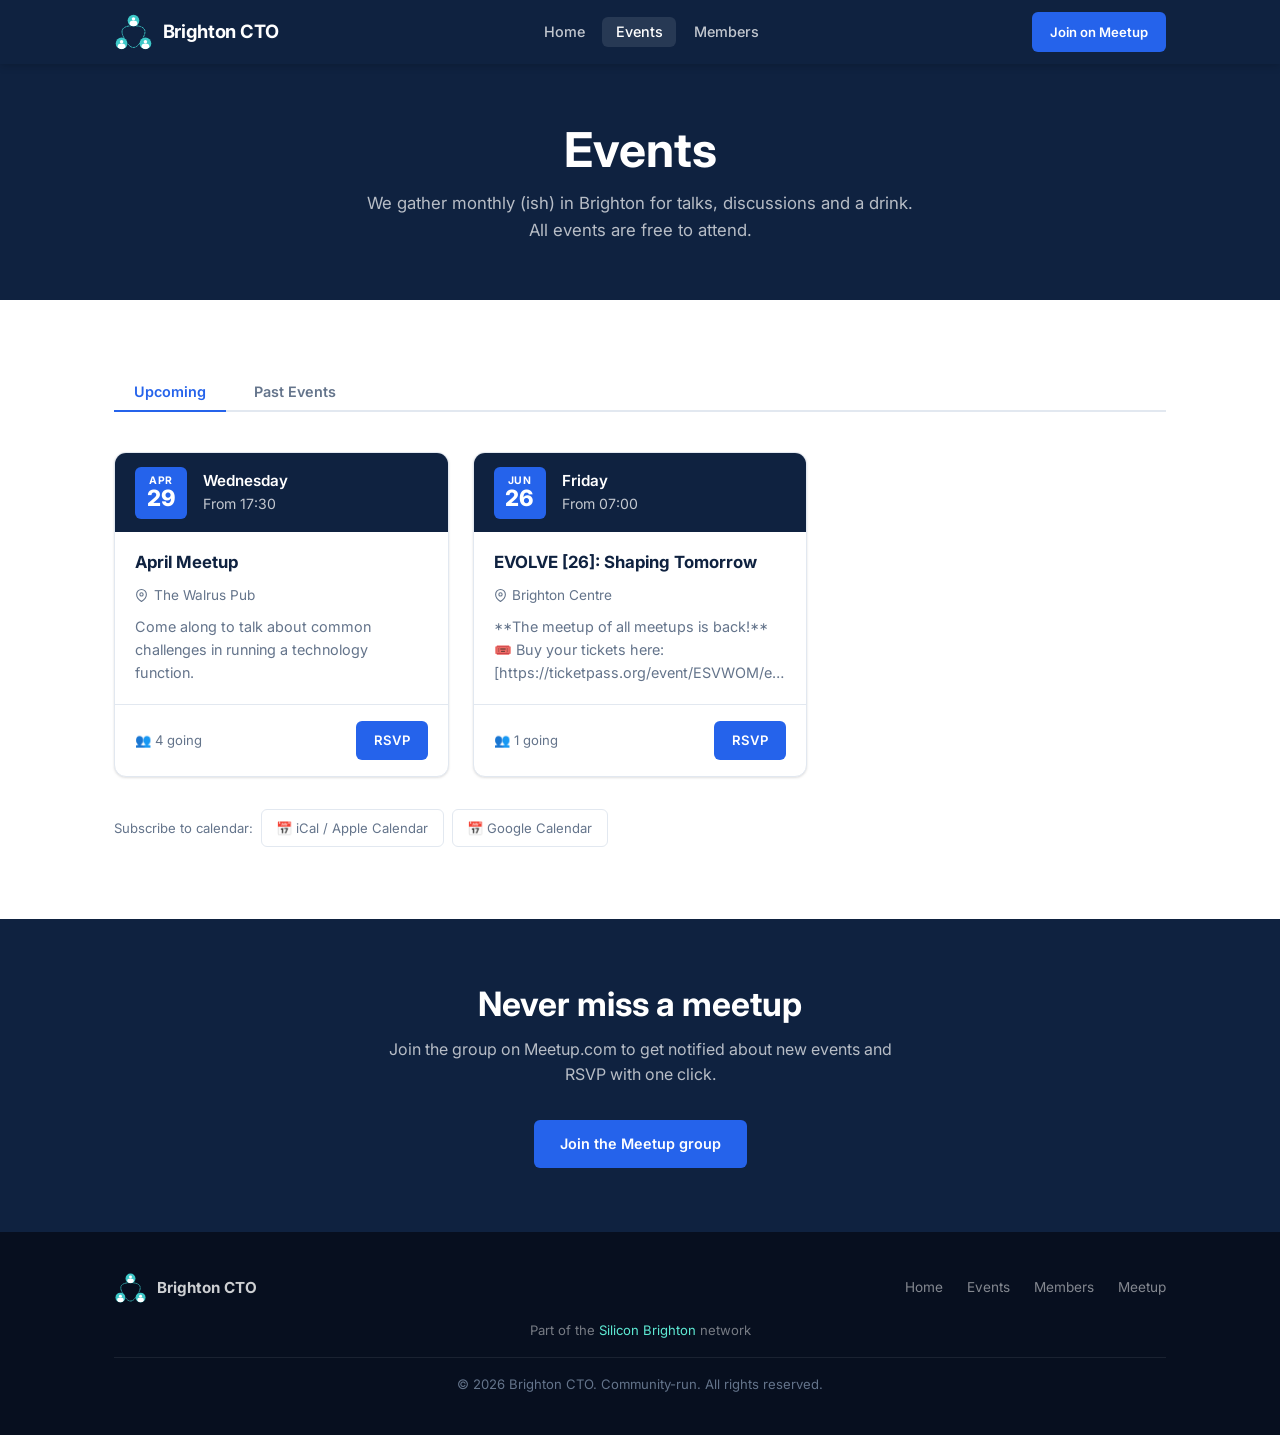
==== commit 1c423f48: "chore: remove Slack references across the site" ====
--- a/events.html
+++ b/events.html
@@ -114,10 +114,10 @@
 
       <div class="calendar-links">
         <span style="font-size:.82rem;color:var(--color-muted);display:flex;align-items:center;">Subscribe to calendar:</span>
-        <a href="https://www.meetup.com/brighton-cto/events/ical/" target="_blank" rel="noopener">
+        <a href="webcal://brightoncto.com/data/events.ics">
           📅 iCal / Apple Calendar
         </a>
-        <a href="https://calendar.google.com/calendar/r?cid=https%3A%2F%2Fwww.meetup.com%2Fbrighton-cto%2Fevents%2Fical%2F" target="_blank" rel="noopener">
+        <a href="https://calendar.google.com/calendar/r?cid=webcal%3A%2F%2Fbrightoncto.com%2Fdata%2Fevents.ics" target="_blank" rel="noopener">
           📅 Google Calendar
         </a>
       </div>
@@ -132,7 +132,6 @@
       <p>Join the group on Meetup.com to get notified about new events and RSVP with one click.</p>
       <div class="cta-banner__actions">
         <a href="https://www.meetup.com/brighton-cto/" target="_blank" rel="noopener" class="btn btn--primary">Join the Meetup group</a>
-        <a href="https://brightoncto.slack.com" target="_blank" rel="noopener" class="btn btn--ghost">Join Slack</a>
       </div>
     </div>
   </section>
@@ -150,7 +149,6 @@
           <a href="events.html">Events</a>
           <a href="members.html">Members</a>
           <a href="https://www.meetup.com/brighton-cto/" target="_blank" rel="noopener">Meetup</a>
-          <a href="https://brightoncto.slack.com" target="_blank" rel="noopener">Slack</a>
         </nav>
       </div>
       <p class="footer__network">Part of the <a href="https://siliconbrighton.com/" target="_blank" rel="noopener">Silicon Brighton</a> network</p>
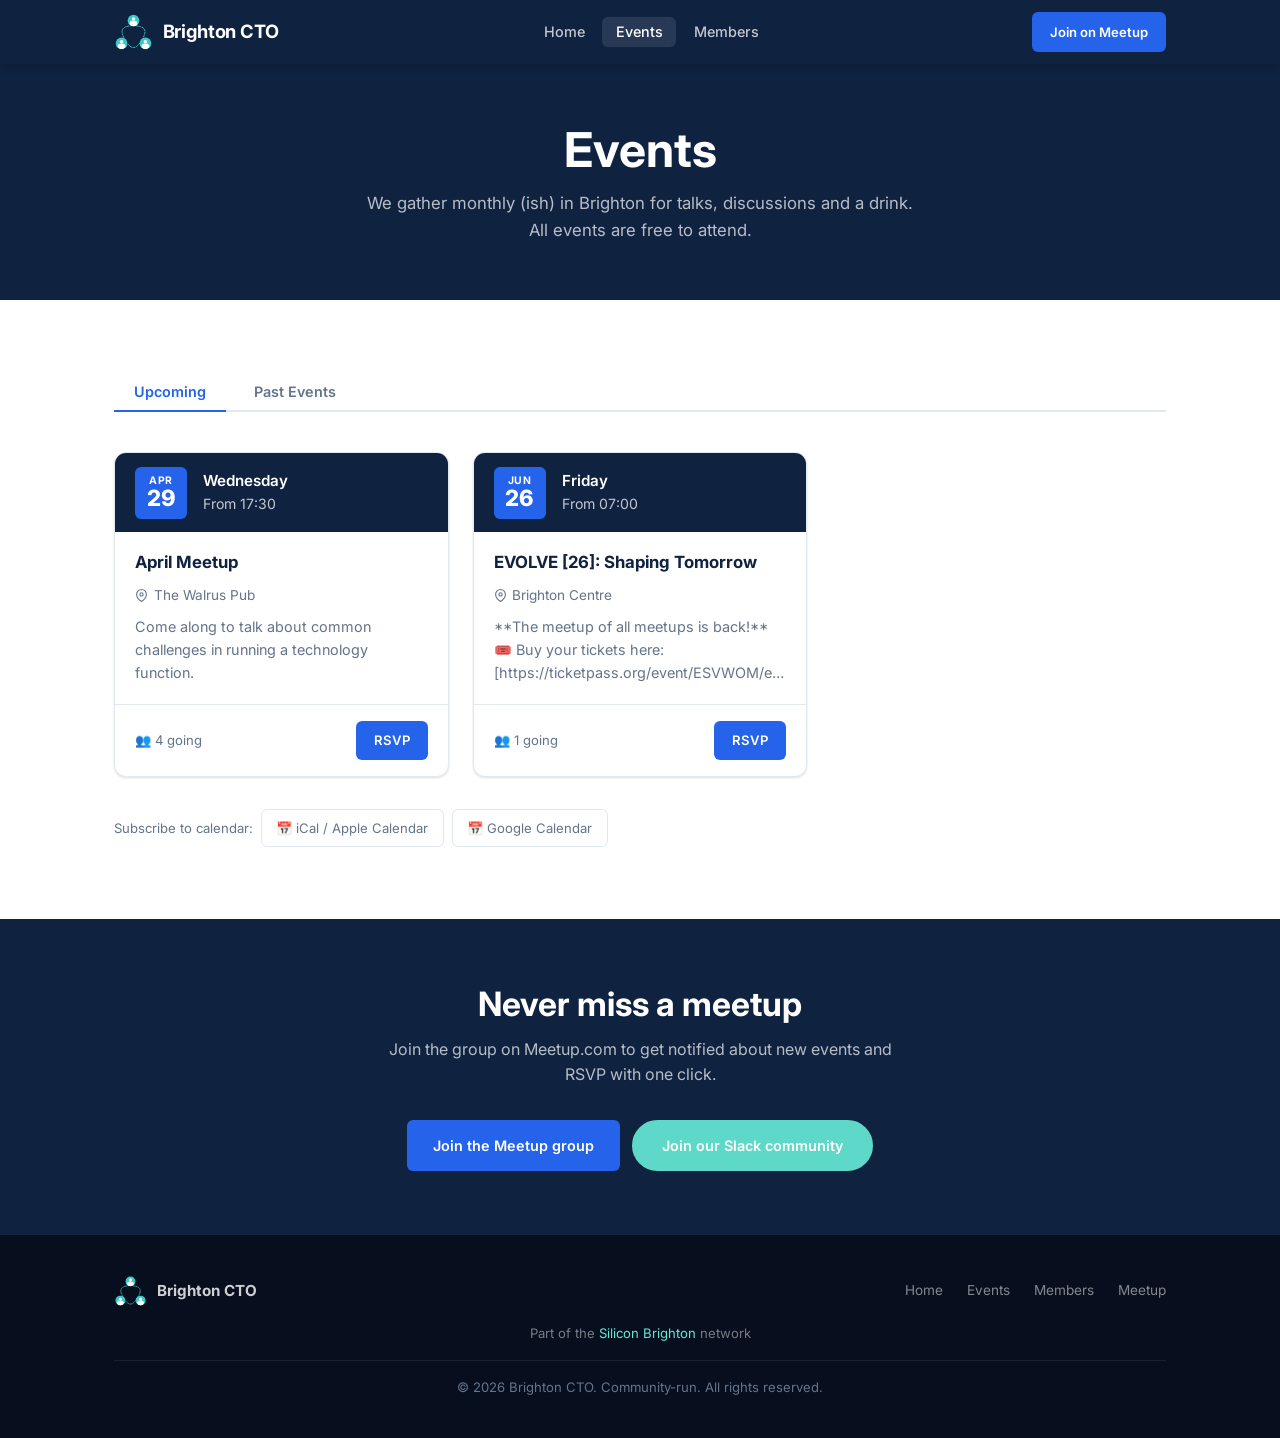
==== commit d03835c6: "feat: add Slack community button with new Silicon Brighton invite" ====
--- a/events.html
+++ b/events.html
@@ -132,6 +132,7 @@
       <p>Join the group on Meetup.com to get notified about new events and RSVP with one click.</p>
       <div class="cta-banner__actions">
         <a href="https://www.meetup.com/brighton-cto/" target="_blank" rel="noopener" class="btn btn--primary">Join the Meetup group</a>
+        <a href="https://join.slack.com/t/silicon-brighton/shared_invite/zt-2t7mza0g4-DX3pJkFuCI8_JG4K7BZjmg" target="_blank" rel="noopener" class="btn btn--slack">Join our Slack community</a>
       </div>
     </div>
   </section>
--- a/css/styles.css
+++ b/css/styles.css
@@ -119,6 +119,19 @@
   padding: .45rem 1rem;
   font-size: .82rem;
 }
+.btn--slack {
+  background: #5ed8c8;
+  color: var(--color-white);
+  border: 2px solid #5ed8c8;
+  border-radius: 999px;
+  padding: .75rem 1.75rem;
+}
+.btn--slack:hover {
+  background: var(--color-white);
+  color: #5ed8c8;
+  text-decoration: none;
+  box-shadow: 0 4px 14px rgba(94,216,200,.35);
+}
 
 /* ----- Badge ----- */
 .badge {
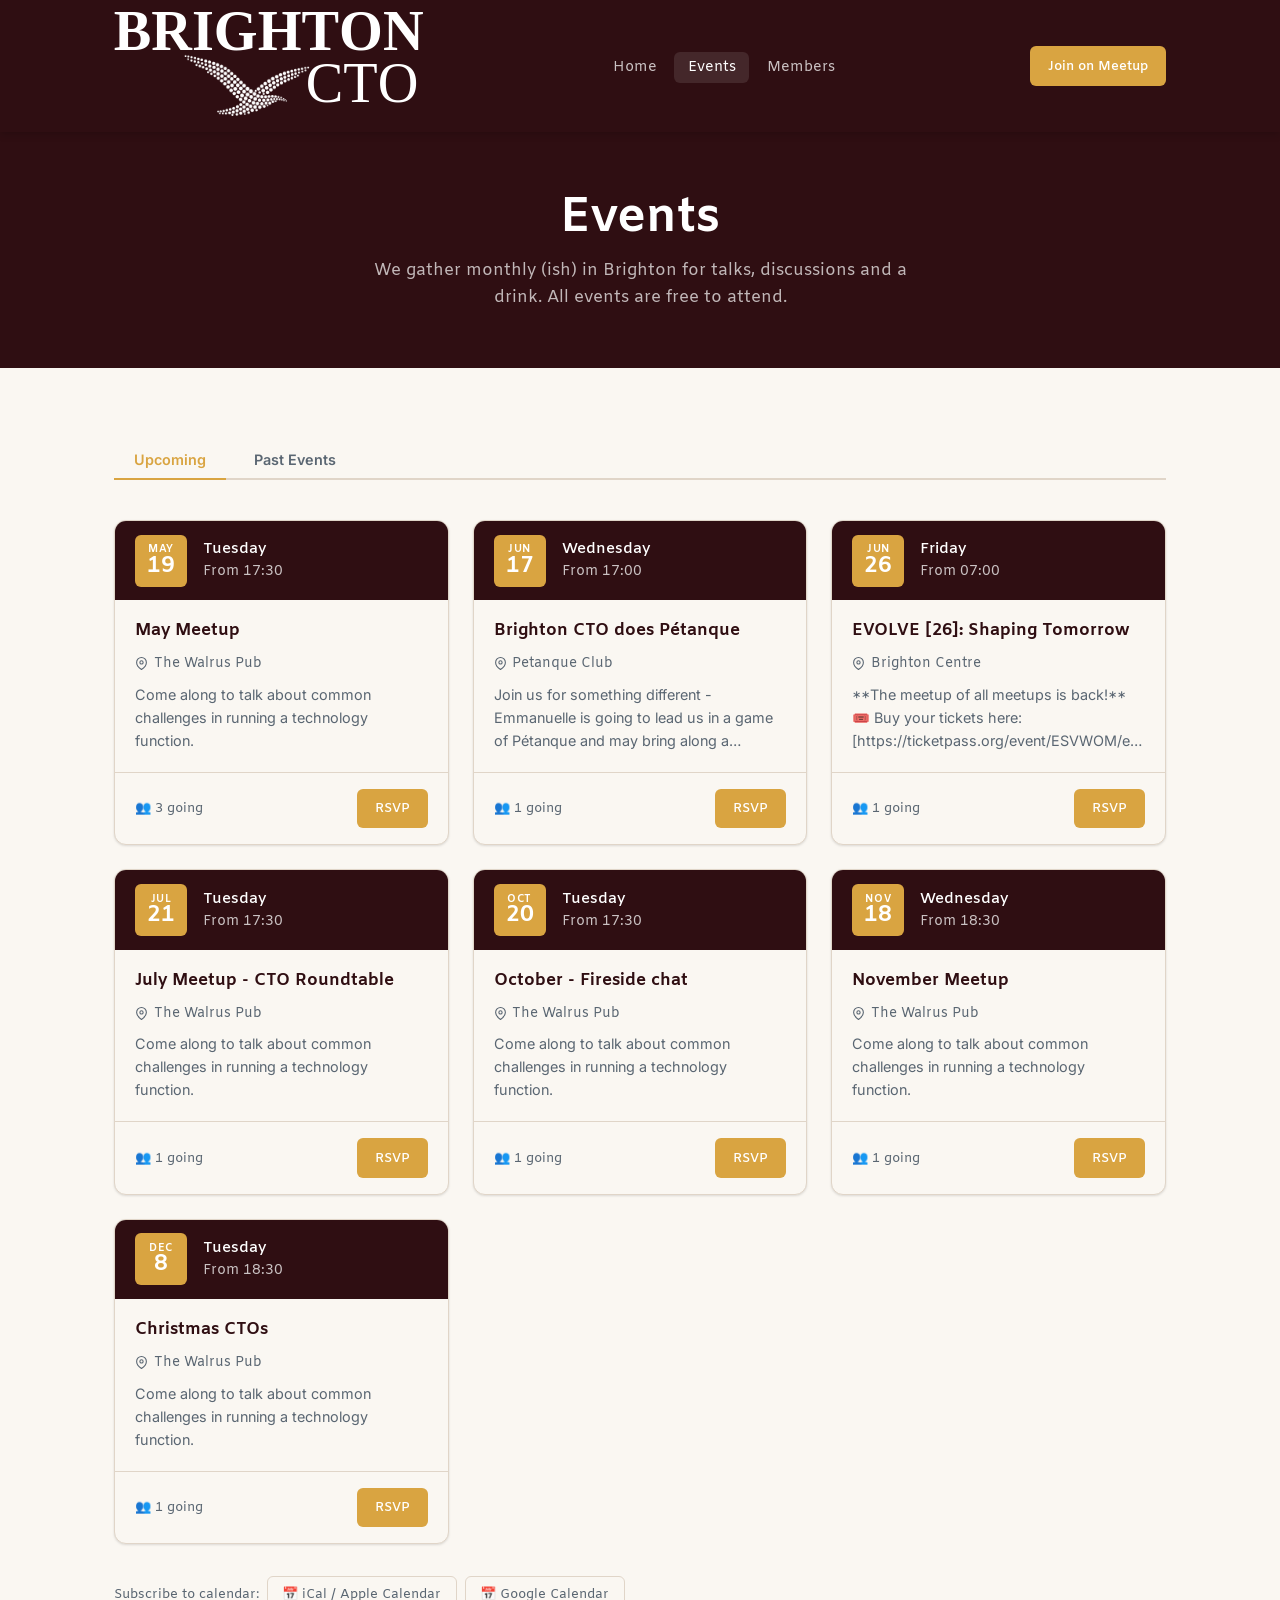
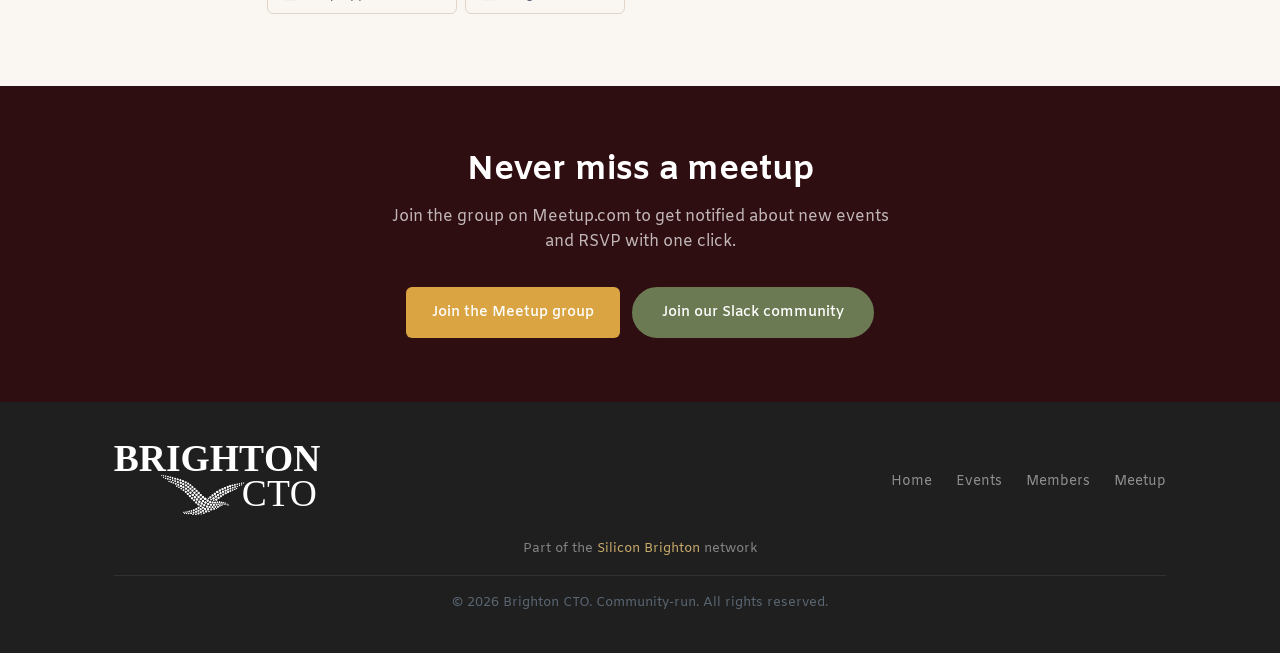
==== commit a6904768: "updating the style, warmer palette, with photo on homepage and a new version of the logo" ====
--- a/events.html
+++ b/events.html
@@ -7,7 +7,7 @@
   <meta name="description" content="Upcoming and past Brighton CTO meetup events. Free for engineering leaders in Brighton & Hove." />
   <link rel="preconnect" href="https://fonts.googleapis.com" />
   <link rel="preconnect" href="https://fonts.gstatic.com" crossorigin />
-  <link href="https://fonts.googleapis.com/css2?family=Inter:wght@400;500;600;700;800&display=swap" rel="stylesheet" />
+  <link href="https://fonts.googleapis.com/css2?family=Amiko:wght@400;600;700&family=Inter:wght@400;500;600;700;800&display=swap" rel="stylesheet" />
   <link rel="stylesheet" href="css/styles.css" />
   <link rel="icon" href="images/logo.svg" type="image/svg+xml" />
   <style>
@@ -64,8 +64,7 @@
   <nav class="nav" role="navigation" aria-label="Main navigation">
     <div class="nav__inner">
       <a href="index.html" class="nav__logo">
-        <img src="images/logo.svg" alt="" class="nav__logo-img" />
-        <span class="nav__logo-text">Brighton CTO</span>
+        <img src="images/logo.svg" alt="Brighton CTO" class="nav__logo-img" />
       </a>
       <ul class="nav__links">
         <li><a href="index.html" class="nav__link">Home</a></li>
@@ -142,8 +141,7 @@
     <div class="container">
       <div class="footer__inner">
         <a href="index.html" class="footer__brand">
-          <img src="images/logo.svg" alt="" class="footer__logo-img" />
-          <span>Brighton CTO</span>
+          <img src="images/logo.svg" alt="Brighton CTO" class="footer__logo-img" />
         </a>
         <nav class="footer__links">
           <a href="index.html">Home</a>
--- a/css/styles.css
+++ b/css/styles.css
@@ -4,20 +4,36 @@
 
 /* ----- Design tokens ----- */
 :root {
-  --color-primary:      #0f2240;
-  --color-accent:       #2563eb;
-  --color-accent-light: #dbeafe;
-  --color-teal:         #0891b2;
-  --color-teal-light:   #e0f2fe;
-  --color-bg:           #ffffff;
-  --color-surface:      #f8fafc;
-  --color-border:       #e2e8f0;
-  --color-text:         #1e293b;
-  --color-muted:        #64748b;
-  --color-white:        #ffffff;
+  /* Core + supporting palette (warm interior / meetup art direction) */
+  --palette-burgundy:  #2f0e12;
+  --palette-amber:     #D9A441;
+  --palette-walnut:    #3A2A23;
+  --palette-gold:      #C8A96A;
+  --palette-charcoal:  #1F1F1F;
+  --palette-rose:      #B46A6E;
+  --palette-slate:     #4A5D73;
+  --palette-cream:     #F2E6D8;
+  --palette-olive:     #6B7A52;
+
+  --color-primary:       var(--palette-burgundy);
+  --color-accent:        var(--palette-amber);
+  --color-accent-hover:  #c49238;
+  --color-accent-light:  #fbf5e9;
+  --color-highlight:     var(--palette-gold);
+  --color-teal:          var(--palette-slate);
+  --color-teal-light:    #e8ecf1;
+  --color-bg:            #faf7f2;
+  --color-surface:       var(--palette-cream);
+  --color-border:        #e0d5c8;
+  --color-text:          var(--palette-walnut);
+  --color-muted:         #5a6672;
+  --color-white:         #ffffff;
 
   --font-sans: 'Inter', system-ui, -apple-system, BlinkMacSystemFont,
                'Segoe UI', Roboto, sans-serif;
+  /* Explicit stack so Amiko always resolves (avoid nested var() issues) */
+  --font-display: 'Amiko', 'Inter', system-ui, -apple-system, BlinkMacSystemFont,
+                  'Segoe UI', Roboto, sans-serif;
 
   --radius-sm:  0.375rem;
   --radius-md:  0.75rem;
@@ -28,7 +44,7 @@
   --shadow-lg:  0 10px 30px rgba(0,0,0,.10);
 
   --max-width:  1100px;
-  --nav-height: 64px;
+  --nav-height: 132px;
 }
 
 /* ----- Reset ----- */
@@ -48,7 +64,8 @@
 ul { list-style: none; }
 
 /* ----- Typography ----- */
-h1, h2, h3, h4 {
+h1, h2, h3, h4, h5, h6 {
+  font-family: var(--font-display);
   line-height: 1.25;
   font-weight: 700;
   color: var(--color-primary);
@@ -59,6 +76,53 @@
 h4 { font-size: 1.05rem; }
 p  { margin-bottom: 1rem; color: var(--color-muted); }
 p:last-child { margin-bottom: 0; }
+
+/* Amiko for hero, subtitles, navigation, and other display UI copy */
+.hero__eyebrow,
+.hero__desc,
+.hero__stat-number,
+.hero__stat-label,
+.section-header p,
+.page-hero p,
+.cta-banner p,
+.silicon-content p,
+.silicon-chip,
+.organiser-card .role,
+.organiser-card .company,
+.organiser-card p,
+.card p,
+.community-link-card strong,
+.community-link-card span,
+.nav__link,
+.btn,
+.events-tab,
+.event-card__date-box,
+.event-card__date-info,
+.event-card__location,
+.event-card__footer,
+.event-card__rsvp,
+.member-card__name,
+.member-card__title,
+.member-card__company,
+.member-count,
+.state-box h3,
+.state-box p,
+.step__content p,
+.step__num,
+.badge,
+.social-link,
+.member-card__footer a,
+.calendar-links,
+.footer__links a,
+.footer__network,
+.footer__copy {
+  font-family: var(--font-display);
+}
+
+.step__content code {
+  font-family: ui-monospace, SFMono-Regular, Menlo, Consolas, monospace;
+  font-size: 0.92em;
+}
 
 /* ----- Layout helpers ----- */
 .container {
@@ -93,9 +157,9 @@
   color: var(--color-white);
 }
 .btn--primary:hover {
-  background: #1d4ed8;
-  text-decoration: none;
-  box-shadow: 0 4px 14px rgba(37,99,235,.35);
+  background: var(--color-accent-hover);
+  text-decoration: none;
+  box-shadow: 0 4px 14px rgba(217, 164, 65, .4);
 }
 .btn--outline {
   background: transparent;
@@ -120,17 +184,17 @@
   font-size: .82rem;
 }
 .btn--slack {
-  background: #5ed8c8;
+  background: var(--palette-olive);
   color: var(--color-white);
-  border: 2px solid #5ed8c8;
+  border: 2px solid var(--palette-olive);
   border-radius: 999px;
   padding: .75rem 1.75rem;
 }
 .btn--slack:hover {
   background: var(--color-white);
-  color: #5ed8c8;
-  text-decoration: none;
-  box-shadow: 0 4px 14px rgba(94,216,200,.35);
+  color: var(--palette-olive);
+  text-decoration: none;
+  box-shadow: 0 4px 14px rgba(107, 122, 82, .35);
 }
 
 /* ----- Badge ----- */
@@ -176,12 +240,8 @@
 .nav__logo {
   display: flex;
   align-items: center;
-  gap: .6rem;
-  text-decoration: none;
-  color: var(--color-white);
-  font-size: 1.15rem;
-  font-weight: 700;
-  letter-spacing: -.01em;
+  text-decoration: none;
+  flex-shrink: 0;
 }
 .nav__logo-mark {
   width: 36px;
@@ -197,21 +257,17 @@
   flex-shrink: 0;
 }
 .nav__logo-img {
-  height: 38px;
+  height: 120px;
   width: auto;
   display: block;
   flex-shrink: 0;
-}
-.nav__logo-text {
-  font-size: 1.15rem;
-  font-weight: 700;
-  letter-spacing: -.01em;
-  color: var(--color-white);
+  filter: brightness(0) invert(1);
 }
 .footer__logo-img {
-  height: 32px;
+  height: 80px;
   width: auto;
   display: block;
+  filter: brightness(0) invert(1);
 }
 .nav__links {
   display: flex;
@@ -277,8 +333,14 @@
 .nav__mobile .nav__link { padding: .65rem .85rem; font-size: 1rem; }
 
 @media (max-width: 680px) {
+  :root {
+    --nav-height: 72px;
+  }
   .nav__links, .nav__cta { display: none; }
   .nav__hamburger { display: flex; }
+  .nav__logo-img {
+    height: 52px;
+  }
 }
 
 /* ============================================================
@@ -287,7 +349,7 @@
 .hero {
   background: var(--color-primary);
   color: #fff;
-  padding-block: 5.5rem 4.5rem;
+  padding-block: 2.25rem 4.5rem;
   position: relative;
   overflow: hidden;
 }
@@ -296,8 +358,8 @@
   position: absolute;
   inset: 0;
   background:
-    radial-gradient(ellipse 70% 60% at 80% 50%, rgba(37,99,235,.25) 0%, transparent 70%),
-    radial-gradient(ellipse 50% 80% at 10% 100%, rgba(8,145,178,.2) 0%, transparent 60%);
+    radial-gradient(ellipse 70% 60% at 80% 50%, rgba(217, 164, 65, .22) 0%, transparent 70%),
+    radial-gradient(ellipse 50% 80% at 10% 100%, rgba(180, 106, 110, .18) 0%, transparent 60%);
   pointer-events: none;
 }
 .hero__inner {
@@ -309,8 +371,8 @@
 }
 .hero__eyebrow {
   display: inline-block;
-  background: rgba(37,99,235,.3);
-  color: #93c5fd;
+  background: rgba(217, 164, 65, .28);
+  color: var(--palette-cream);
   padding: .3rem .9rem;
   border-radius: 9999px;
   font-size: .8rem;
@@ -324,7 +386,7 @@
   margin-bottom: 1.25rem;
 }
 .hero h1 span {
-  color: #60a5fa;
+  color: var(--color-highlight);
 }
 .hero__desc {
   color: rgba(255,255,255,.75);
@@ -353,7 +415,7 @@
 .hero__stat-number {
   font-size: 2rem;
   font-weight: 800;
-  color: #60a5fa;
+  color: var(--palette-amber);
   line-height: 1;
 }
 .hero__stat-label {
@@ -375,11 +437,12 @@
   background: rgba(255,255,255,.04);
   border: 1px solid rgba(255,255,255,.1);
   border-radius: var(--radius-lg);
-  display: flex;
-  align-items: center;
-  justify-content: center;
-  font-size: 9rem;
-  user-select: none;
+  overflow: hidden;
+}
+.hero__graphic img {
+  width: 100%;
+  height: 100%;
+  object-fit: cover;
 }
 
 @media (max-width: 840px) {
@@ -388,7 +451,7 @@
   .hero__stats { grid-template-columns: repeat(3, 1fr); }
 }
 @media (max-width: 480px) {
-  .hero { padding-block: 3.5rem 3rem; }
+  .hero { padding-block: 1.75rem 3rem; }
   .hero__stats { grid-template-columns: 1fr; gap: 0; }
 }
 
@@ -660,7 +723,7 @@
 }
 .members-filter input:focus {
   border-color: var(--color-accent);
-  box-shadow: 0 0 0 3px rgba(37,99,235,.12);
+  box-shadow: 0 0 0 3px rgba(217, 164, 65, .22);
 }
 .members-filter select {
   padding: .6rem .9rem;
@@ -728,11 +791,7 @@
 .member-card__bio {
   font-size: .85rem;
   color: var(--color-muted);
-  line-height: 1.5;
-  display: -webkit-box;
-  -webkit-line-clamp: 3;
-  -webkit-box-orient: vertical;
-  overflow: hidden;
+  line-height: 1.55;
 }
 .member-card__tags {
   display: flex;
@@ -824,9 +883,9 @@
    SILICON BRIGHTON NETWORK SECTION
    ============================================================ */
 .silicon-section {
-  background: linear-gradient(135deg, #f0fdfc 0%, #e8fffe 100%);
-  border-top: 1px solid #99f6e4;
-  border-bottom: 1px solid #99f6e4;
+  background: linear-gradient(135deg, var(--palette-cream) 0%, #e4e8e2 100%);
+  border-top: 1px solid rgba(107, 122, 82, .35);
+  border-bottom: 1px solid rgba(107, 122, 82, .35);
 }
 .silicon-inner {
   display: grid;
@@ -850,11 +909,11 @@
 }
 .silicon-content h2 {
   margin-bottom: .75rem;
-  color: #0a4a47;
+  color: var(--palette-walnut);
 }
 .silicon-content p {
   margin-bottom: 1.5rem;
-  color: #2d6a65;
+  color: var(--palette-slate);
 }
 .silicon-network-chips {
   display: flex;
@@ -867,12 +926,12 @@
   align-items: center;
   gap: .3rem;
   padding: .3rem .75rem;
-  background: rgba(59,214,212,.15);
-  border: 1px solid rgba(59,214,212,.4);
+  background: rgba(107, 122, 82, .14);
+  border: 1px solid rgba(107, 122, 82, .4);
   border-radius: 9999px;
   font-size: .78rem;
   font-weight: 600;
-  color: #0e7a77;
+  color: var(--palette-olive);
 }
 @media (max-width: 680px) {
   .silicon-inner {
@@ -888,7 +947,7 @@
    FOOTER
    ============================================================ */
 .footer {
-  background: #070f1f;
+  background: var(--palette-charcoal);
   color: rgba(255,255,255,.55);
   padding-block: 2.5rem;
 }
@@ -902,11 +961,7 @@
 .footer__brand {
   display: flex;
   align-items: center;
-  gap: .6rem;
-  color: rgba(255,255,255,.8);
-  font-weight: 700;
-  text-decoration: none;
-  font-size: .95rem;
+  text-decoration: none;
 }
 .footer__links {
   display: flex;
@@ -927,7 +982,7 @@
   color: rgba(255,255,255,.45);
 }
 .footer__network a {
-  color: #5eead4;
+  color: var(--color-highlight);
   text-decoration: none;
 }
 .footer__network a:hover { text-decoration: underline; }
